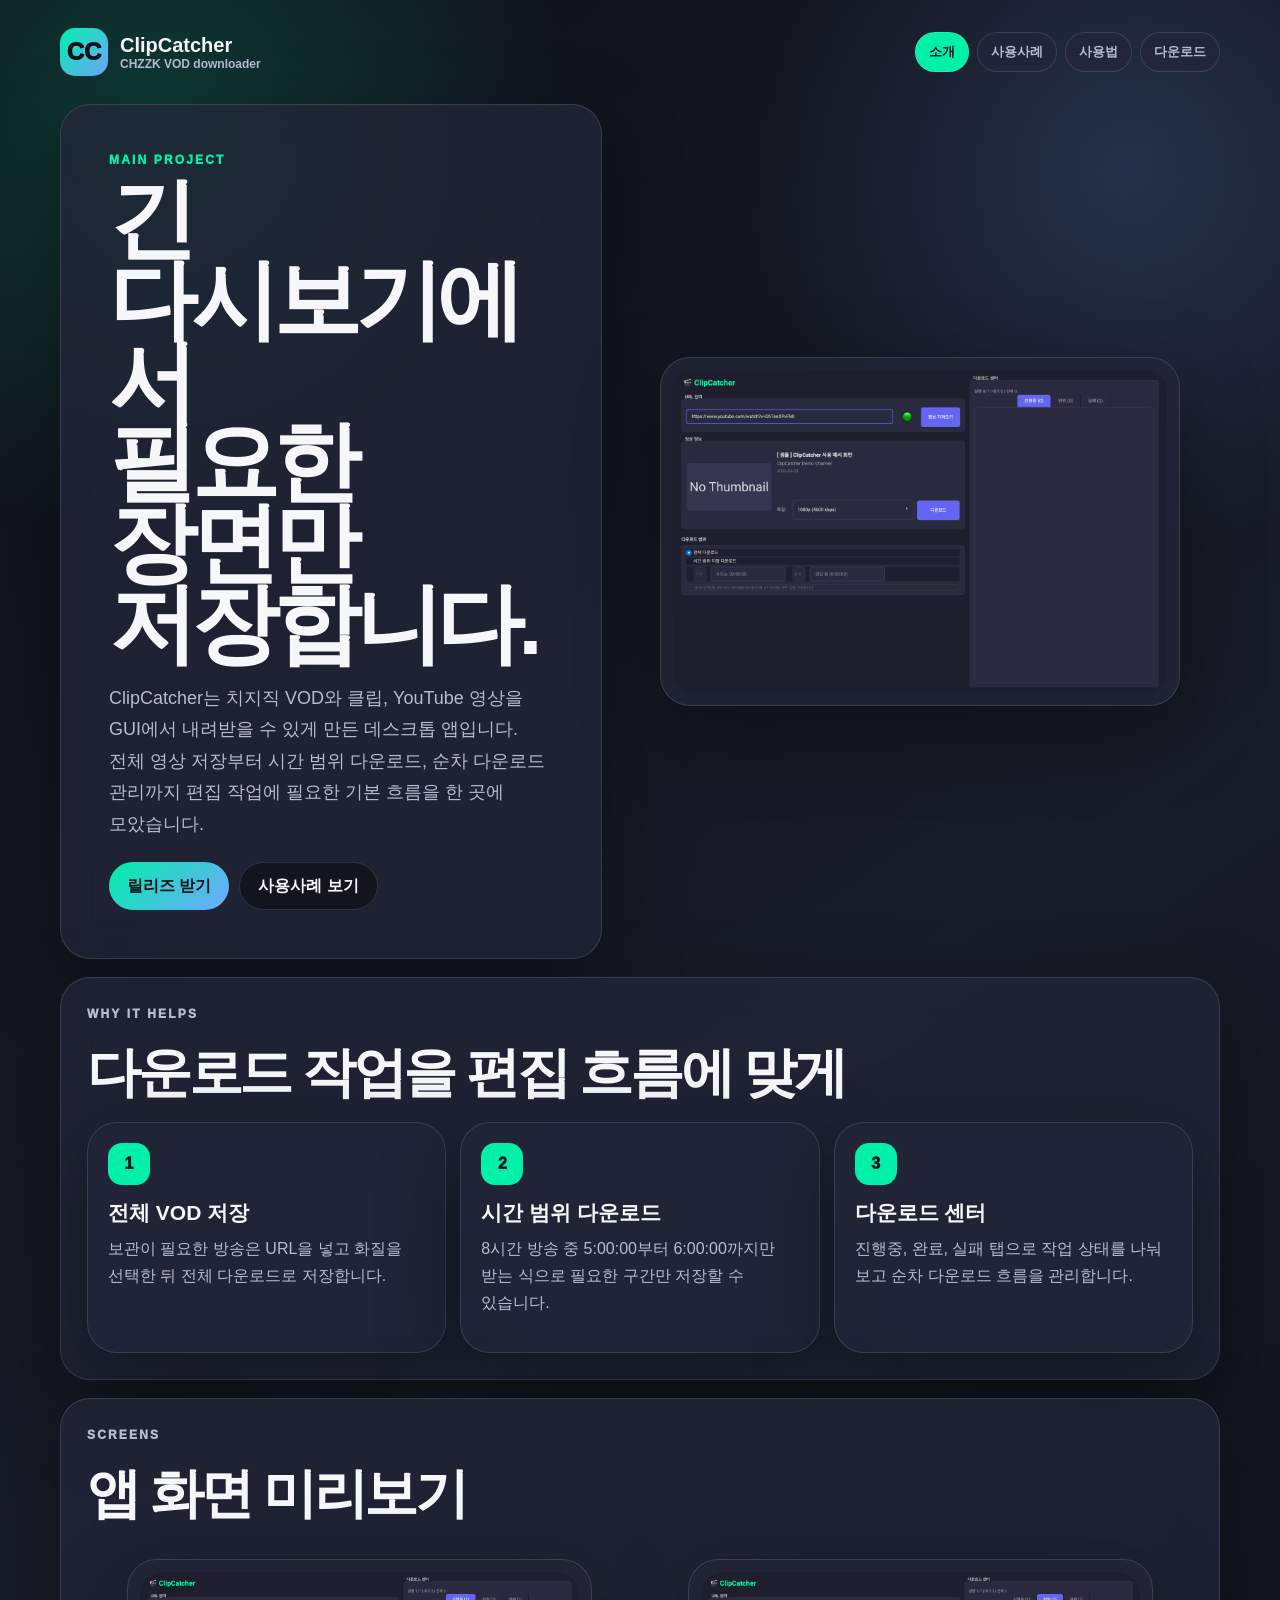
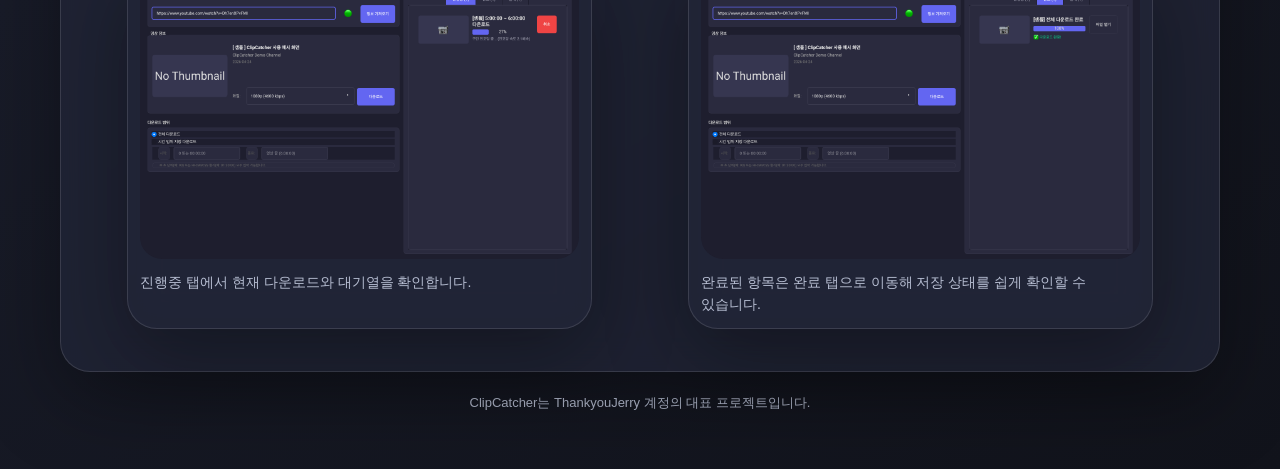
==== docs/index.html @ fd31617c "Add ClipCatcher GitHub Pages site" ====
<!doctype html>
<html lang="ko">
  <head>
    <meta charset="utf-8" />
    <meta name="viewport" content="width=device-width, initial-scale=1" />
    <title>ClipCatcher - 치지직 VOD 다운로드 도구</title>
    <link rel="stylesheet" href="./assets/site.css" />
  </head>
  <body>
    <main class="shell">
      <nav class="nav">
        <a class="brand" href="./index.html">
          <span class="brand-mark">CC</span>
          <span><strong>ClipCatcher</strong><span>CHZZK VOD downloader</span></span>
        </a>
        <div class="nav-links">
          <a class="active" href="./index.html">소개</a>
          <a href="./use-cases.html">사용사례</a>
          <a href="./guide.html">사용법</a>
          <a href="./download.html">다운로드</a>
        </div>
      </nav>

      <section class="hero">
        <div class="hero-copy panel">
          <p class="eyebrow">Main Project</p>
          <h1>긴 다시보기에서<br />필요한 장면만 저장합니다.</h1>
          <p class="lead">
            ClipCatcher는 치지직 VOD와 클립, YouTube 영상을 GUI에서 내려받을 수 있게 만든 데스크톱 앱입니다.
            전체 영상 저장부터 시간 범위 다운로드, 순차 다운로드 관리까지 편집 작업에 필요한 기본 흐름을 한 곳에 모았습니다.
          </p>
          <div class="actions">
            <a class="button" href="https://github.com/ThankyouJerry/ClipCatcher/releases" target="_blank" rel="noreferrer">릴리즈 받기</a>
            <a class="button secondary" href="./use-cases.html">사용사례 보기</a>
          </div>
        </div>
        <figure class="hero-shot panel">
          <img src="./assets/screenshots/01-main.png" alt="ClipCatcher 메인 화면" />
        </figure>
      </section>

      <section class="section panel">
        <p class="eyebrow">Why It Helps</p>
        <h2>다운로드 작업을 편집 흐름에 맞게</h2>
        <div class="grid">
          <article class="card">
            <span class="use-case-number">1</span>
            <h3>전체 VOD 저장</h3>
            <p>보관이 필요한 방송은 URL을 넣고 화질을 선택한 뒤 전체 다운로드로 저장합니다.</p>
          </article>
          <article class="card">
            <span class="use-case-number">2</span>
            <h3>시간 범위 다운로드</h3>
            <p>8시간 방송 중 5:00:00부터 6:00:00까지만 받는 식으로 필요한 구간만 저장할 수 있습니다.</p>
          </article>
          <article class="card">
            <span class="use-case-number">3</span>
            <h3>다운로드 센터</h3>
            <p>진행중, 완료, 실패 탭으로 작업 상태를 나눠 보고 순차 다운로드 흐름을 관리합니다.</p>
          </article>
        </div>
      </section>

      <section class="section panel">
        <p class="eyebrow">Screens</p>
        <h2>앱 화면 미리보기</h2>
        <div class="shot-grid">
          <figure class="shot-frame">
            <img src="./assets/screenshots/02-active-tab.png" alt="다운로드 진행중 탭" />
            <figcaption>진행중 탭에서 현재 다운로드와 대기열을 확인합니다.</figcaption>
          </figure>
          <figure class="shot-frame">
            <img src="./assets/screenshots/03-completed-tab.png" alt="다운로드 완료 탭" />
            <figcaption>완료된 항목은 완료 탭으로 이동해 저장 상태를 쉽게 확인할 수 있습니다.</figcaption>
          </figure>
        </div>
      </section>

      <p class="footer">ClipCatcher는 ThankyouJerry 계정의 대표 프로젝트입니다.</p>
    </main>
  </body>
</html>
---- docs/assets/site.css ----
:root {
  --bg: #11131b;
  --bg-soft: #191c28;
  --panel: #222638;
  --panel-strong: #2b3046;
  --ink: #f6f7fb;
  --muted: #b6bdd1;
  --line: rgba(255, 255, 255, 0.12);
  --accent: #00f0a8;
  --accent-2: #70a7ff;
  --danger: #ff3e5f;
  --shadow: 0 26px 80px rgba(0, 0, 0, 0.34);
}

* {
  box-sizing: border-box;
}

body {
  margin: 0;
  min-height: 100vh;
  color: var(--ink);
  background:
    radial-gradient(circle at 12% 6%, rgba(0, 240, 168, 0.18), transparent 26rem),
    radial-gradient(circle at 88% 8%, rgba(112, 167, 255, 0.18), transparent 24rem),
    linear-gradient(145deg, #0f1119 0%, #181b28 54%, #11131b 100%);
  font-family: ui-sans-serif, "Pretendard", "Apple SD Gothic Neo", "Noto Sans KR", sans-serif;
  word-break: keep-all;
  overflow-wrap: break-word;
}

a {
  color: inherit;
}

code {
  border: 1px solid var(--line);
  border-radius: 8px;
  background: rgba(10, 12, 18, 0.68);
  padding: 2px 6px;
  color: #d7fff2;
  font-size: 0.92em;
}

.shell {
  width: min(1160px, calc(100% - 32px));
  margin: 0 auto;
  padding: 28px 0 44px;
}

.nav {
  display: flex;
  align-items: center;
  justify-content: space-between;
  gap: 18px;
  margin-bottom: 28px;
}

.brand {
  display: flex;
  align-items: center;
  gap: 12px;
  text-decoration: none;
}

.brand-mark {
  display: grid;
  width: 48px;
  height: 48px;
  place-items: center;
  border-radius: 15px;
  background: linear-gradient(135deg, var(--accent), var(--accent-2));
  color: #0f1119;
  font-size: 24px;
  font-weight: 950;
}

.brand strong {
  display: block;
  font-size: 20px;
}

.brand span span {
  display: block;
  color: var(--muted);
  font-size: 12px;
  font-weight: 750;
}

.nav-links {
  display: flex;
  flex-wrap: wrap;
  gap: 8px;
  justify-content: flex-end;
}

.nav-links a {
  border: 1px solid var(--line);
  border-radius: 999px;
  background: rgba(34, 38, 56, 0.66);
  padding: 10px 13px;
  color: var(--muted);
  font-size: 13px;
  font-weight: 850;
  text-decoration: none;
}

.nav-links a.active,
.nav-links a:hover {
  color: #10131a;
  background: var(--accent);
}

.panel,
.card,
.shot-frame {
  border: 1px solid var(--line);
  border-radius: 30px;
  background: rgba(34, 38, 56, 0.78);
  box-shadow: var(--shadow);
  backdrop-filter: blur(18px);
}

.hero {
  display: grid;
  grid-template-columns: minmax(0, 0.95fr) minmax(360px, 1.05fr);
  gap: 18px;
  align-items: center;
}

.hero-copy {
  padding: clamp(28px, 4vw, 48px);
}

.eyebrow {
  margin: 0 0 12px;
  color: var(--accent);
  font-size: 12px;
  font-weight: 950;
  letter-spacing: 0.18em;
  text-transform: uppercase;
}

h1,
h2,
h3,
p {
  margin-top: 0;
}

h1 {
  margin-bottom: 18px;
  font-size: clamp(48px, 8vw, 88px);
  line-height: 0.92;
  letter-spacing: -0.07em;
}

h2 {
  margin-bottom: 12px;
  font-size: clamp(30px, 5vw, 54px);
  letter-spacing: -0.06em;
}

h3 {
  margin-bottom: 8px;
  font-size: 21px;
}

.lead {
  color: var(--muted);
  font-size: 18px;
  line-height: 1.75;
}

.actions {
  display: flex;
  flex-wrap: wrap;
  gap: 10px;
  margin-top: 22px;
}

.button {
  display: inline-flex;
  min-height: 48px;
  align-items: center;
  justify-content: center;
  border-radius: 999px;
  background: linear-gradient(135deg, var(--accent), var(--accent-2));
  color: #10131a;
  padding: 0 18px;
  font-weight: 950;
  text-decoration: none;
}

.button.secondary {
  border: 1px solid var(--line);
  color: var(--ink);
  background: rgba(15, 17, 25, 0.76);
}

.hero-shot {
  padding: 12px;
}

.hero-shot img,
.shot-frame img {
  display: block;
  width: 100%;
  border-radius: 22px;
}

.section {
  margin-top: 18px;
  padding: 26px;
}

.grid {
  display: grid;
  grid-template-columns: repeat(3, 1fr);
  gap: 14px;
}

.grid.two {
  grid-template-columns: repeat(2, 1fr);
}

.card {
  padding: 20px;
}

.card p,
.section > p,
.step-list p {
  color: var(--muted);
  line-height: 1.7;
}

.use-case-number {
  display: inline-grid;
  width: 42px;
  height: 42px;
  margin-bottom: 14px;
  place-items: center;
  border-radius: 14px;
  background: var(--accent);
  color: #10131a;
  font-weight: 950;
}

.pill-row {
  display: flex;
  flex-wrap: wrap;
  gap: 8px;
}

.pill-row span {
  border: 1px solid var(--line);
  border-radius: 999px;
  background: rgba(15, 17, 25, 0.56);
  padding: 7px 9px;
  color: var(--muted);
  font-size: 12px;
  font-weight: 850;
}

.shot-grid {
  display: grid;
  grid-template-columns: repeat(2, 1fr);
  gap: 16px;
}

.shot-frame {
  padding: 12px;
}

.shot-frame figcaption {
  margin-top: 12px;
  color: var(--muted);
  font-size: 14px;
  line-height: 1.6;
}

.step-list {
  display: grid;
  gap: 12px;
}

.step {
  display: grid;
  grid-template-columns: auto minmax(0, 1fr);
  gap: 14px;
  align-items: start;
  border: 1px solid var(--line);
  border-radius: 22px;
  background: rgba(15, 17, 25, 0.42);
  padding: 16px;
}

.step strong {
  display: grid;
  width: 40px;
  height: 40px;
  place-items: center;
  border-radius: 14px;
  background: var(--panel-strong);
  color: var(--accent);
}

.code-box {
  overflow: auto;
  border: 1px solid var(--line);
  border-radius: 20px;
  background: #0b0e15;
  padding: 18px;
  color: #d7fff2;
  font-size: 13px;
  line-height: 1.65;
}

.warning {
  border-color: rgba(255, 62, 95, 0.28);
}

.warning .use-case-number {
  background: var(--danger);
  color: white;
}

.footer {
  margin-top: 22px;
  color: var(--muted);
  font-size: 13px;
  text-align: center;
}

@media (max-width: 860px) {
  .nav,
  .hero {
    display: grid;
    grid-template-columns: 1fr;
  }

  .nav-links {
    justify-content: flex-start;
  }

  .grid,
  .grid.two,
  .shot-grid {
    grid-template-columns: 1fr;
  }
}
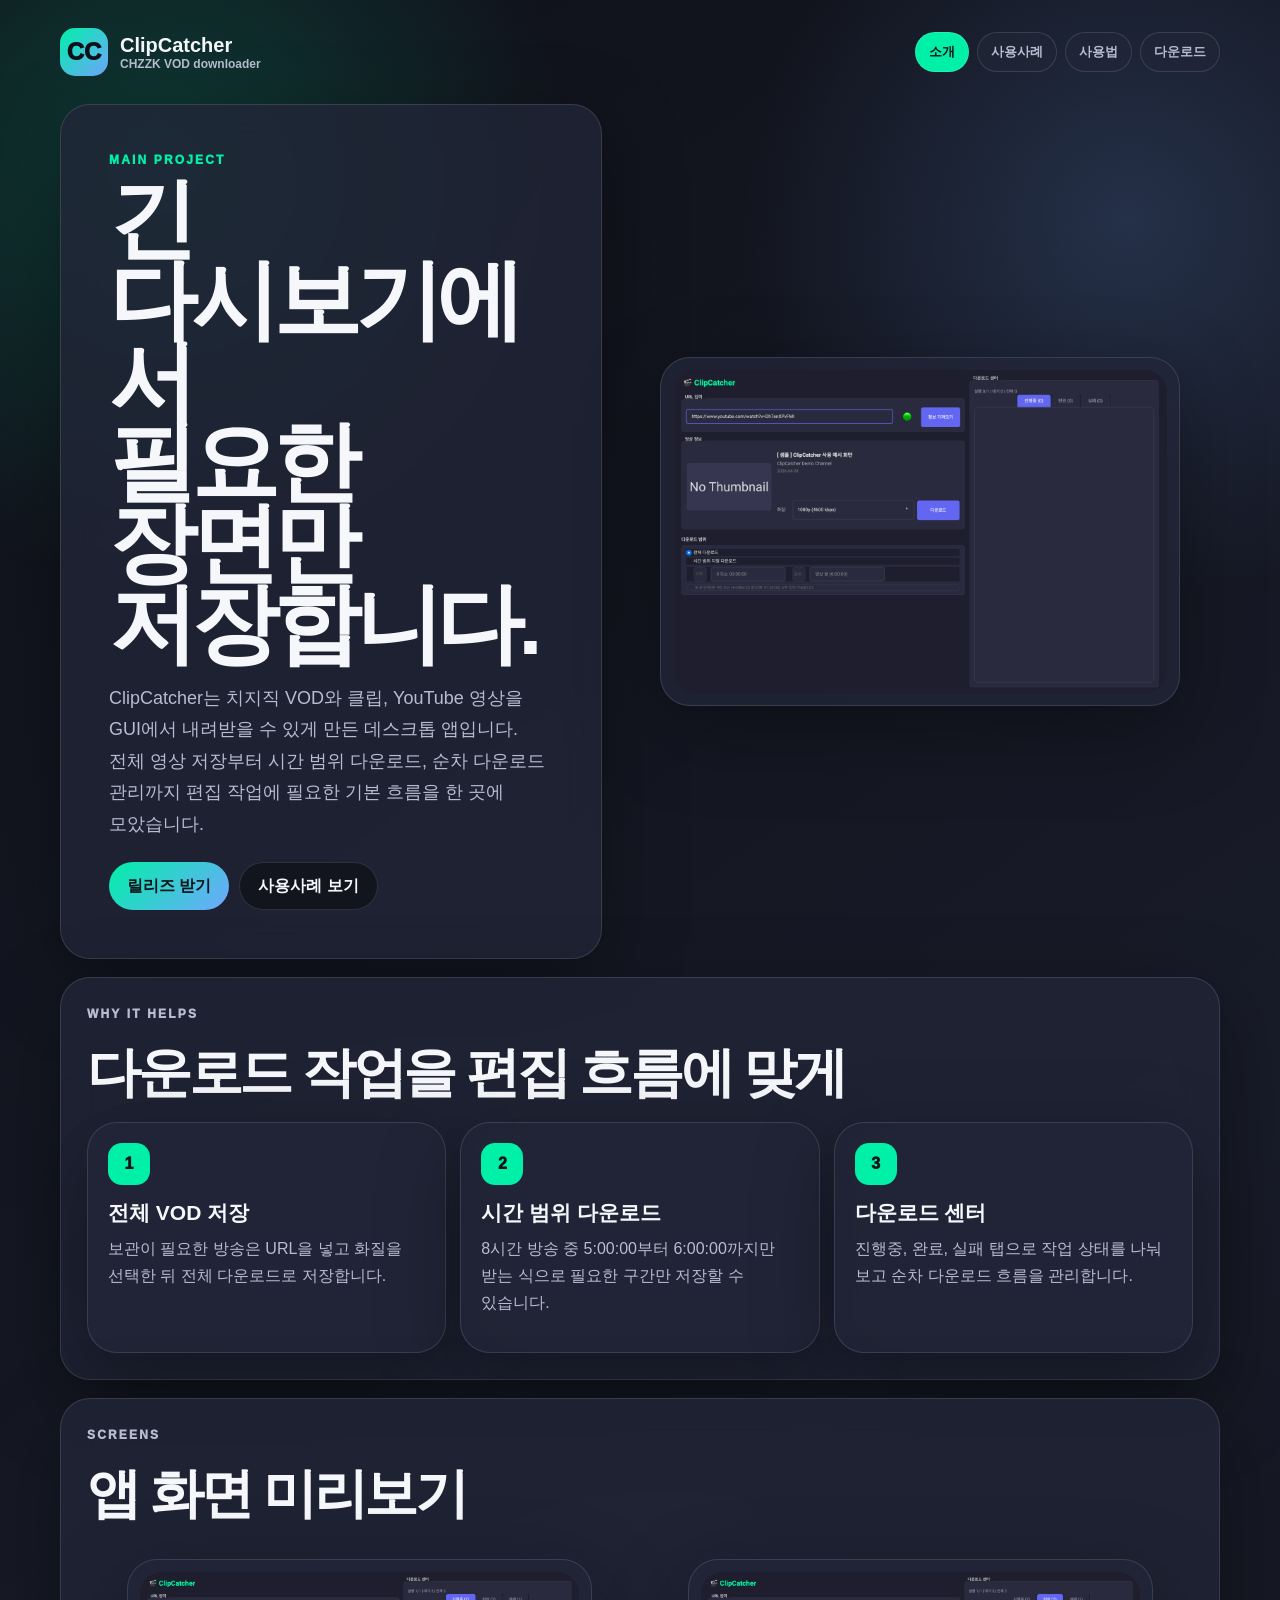
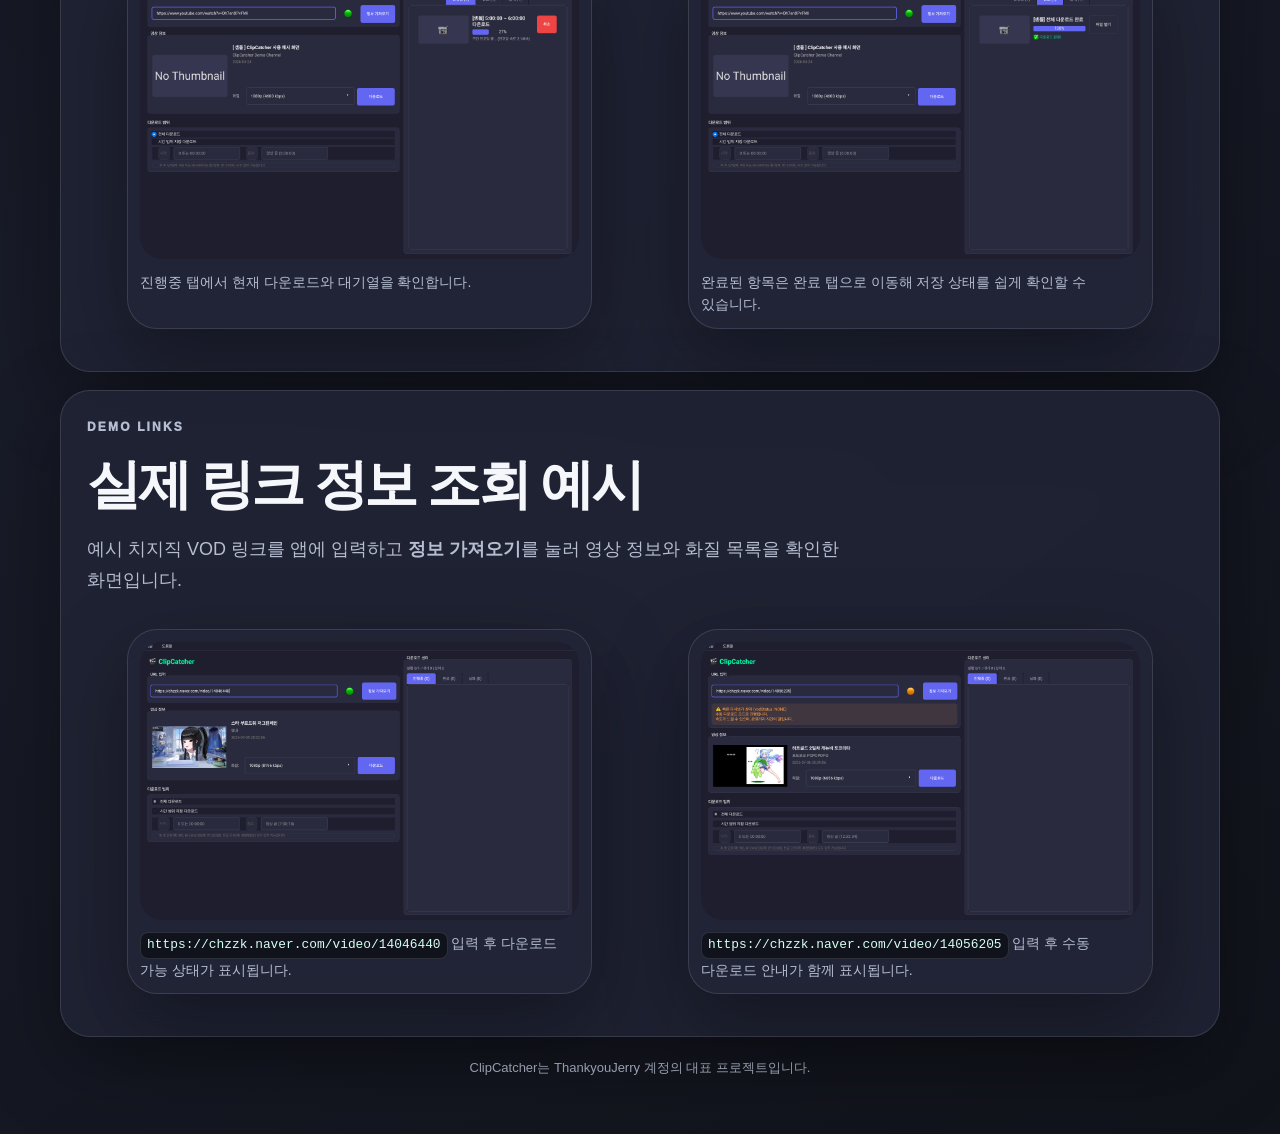
==== commit 30d8a995: "Add CHZZK demo screenshots" ====
--- a/docs/index.html
+++ b/docs/index.html
@@ -76,6 +76,24 @@
         </div>
       </section>
 
+      <section class="section panel">
+        <p class="eyebrow">Demo Links</p>
+        <h2>실제 링크 정보 조회 예시</h2>
+        <p class="lead compact">
+          예시 치지직 VOD 링크를 앱에 입력하고 <strong>정보 가져오기</strong>를 눌러 영상 정보와 화질 목록을 확인한 화면입니다.
+        </p>
+        <div class="shot-grid">
+          <figure class="shot-frame">
+            <img src="./assets/screenshots/demo-14046440.png" alt="치지직 VOD 14046440 정보 조회 예시" />
+            <figcaption><code>https://chzzk.naver.com/video/14046440</code> 입력 후 다운로드 가능 상태가 표시됩니다.</figcaption>
+          </figure>
+          <figure class="shot-frame">
+            <img src="./assets/screenshots/demo-14056205.png" alt="치지직 VOD 14056205 정보 조회 예시" />
+            <figcaption><code>https://chzzk.naver.com/video/14056205</code> 입력 후 수동 다운로드 안내가 함께 표시됩니다.</figcaption>
+          </figure>
+        </div>
+      </section>
+
       <p class="footer">ClipCatcher는 ThankyouJerry 계정의 대표 프로젝트입니다.</p>
     </main>
   </body>
--- a/docs/assets/site.css
+++ b/docs/assets/site.css
@@ -172,6 +172,10 @@
   line-height: 1.75;
 }
 
+.lead.compact {
+  max-width: 820px;
+}
+
 .actions {
   display: flex;
   flex-wrap: wrap;
@@ -280,6 +284,12 @@
   line-height: 1.6;
 }
 
+.shot-frame figcaption code {
+  display: inline-block;
+  max-width: 100%;
+  overflow-wrap: anywhere;
+}
+
 .step-list {
   display: grid;
   gap: 12px;
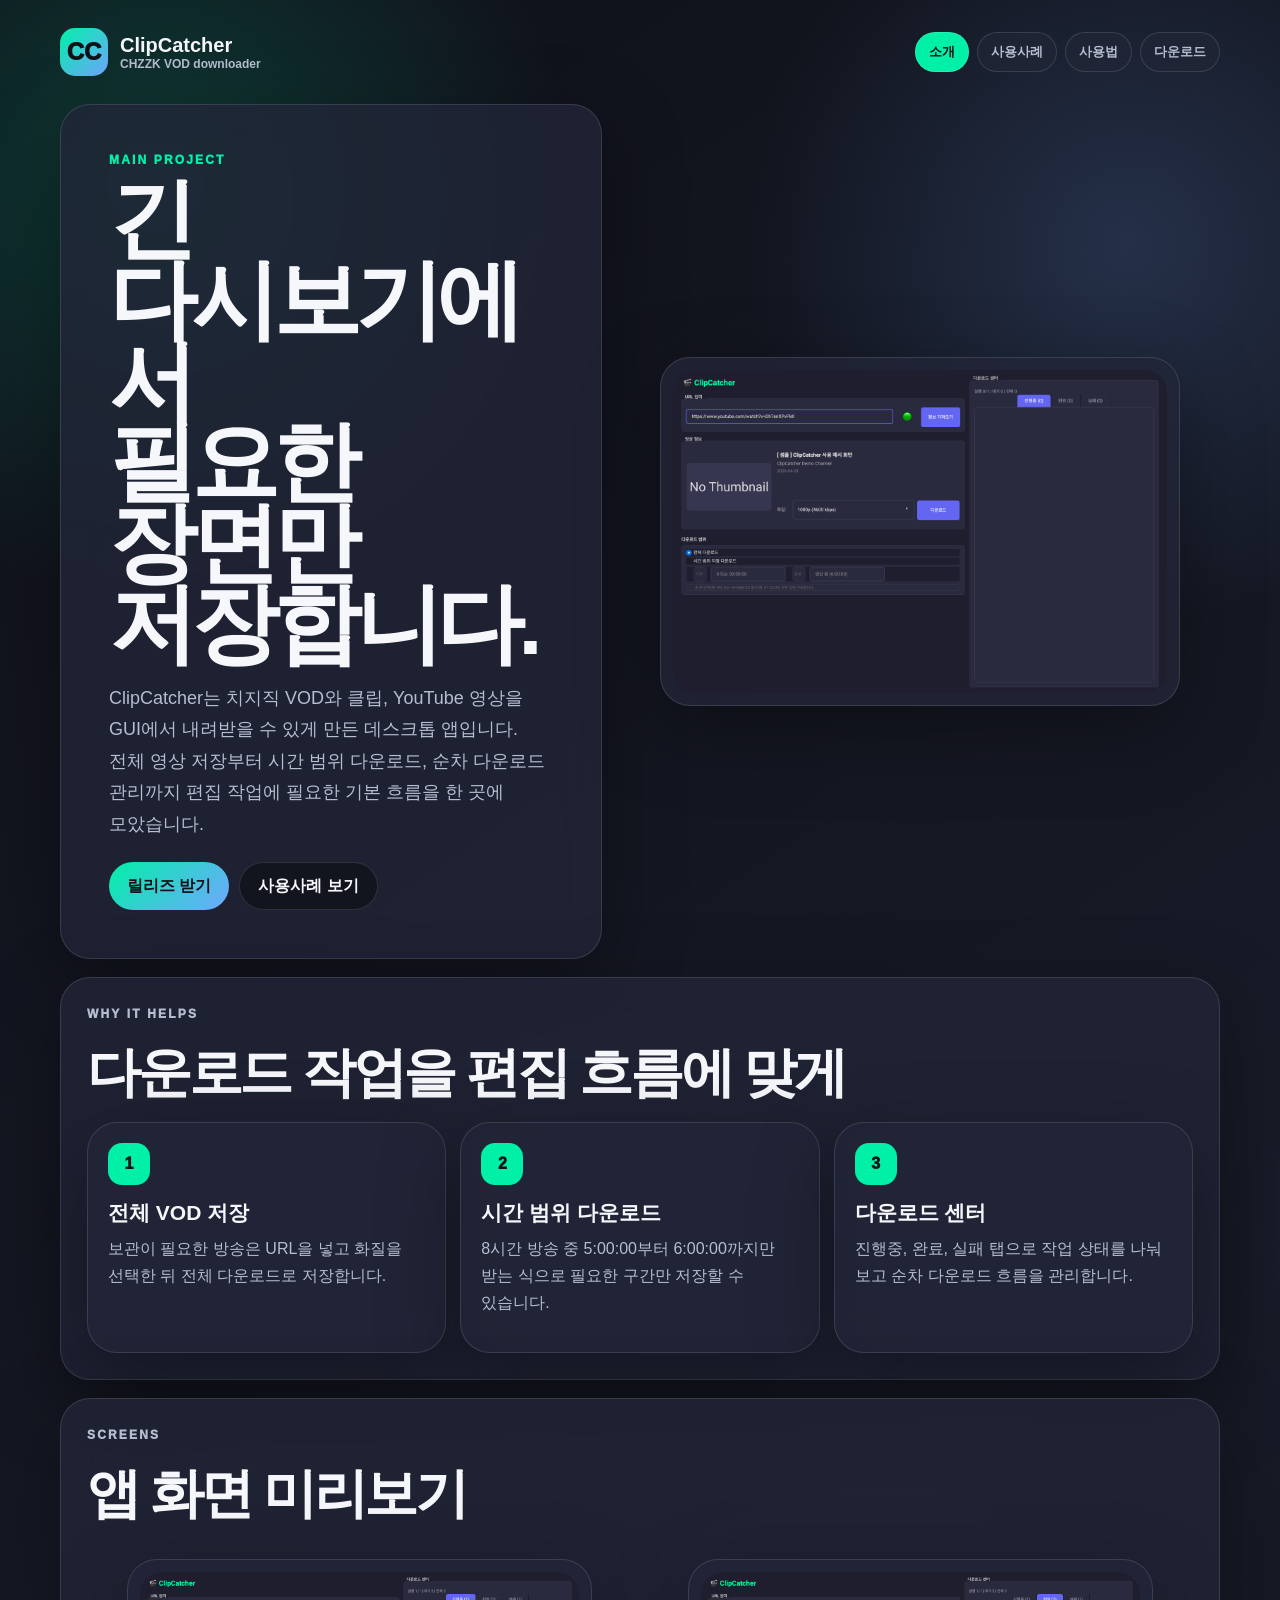
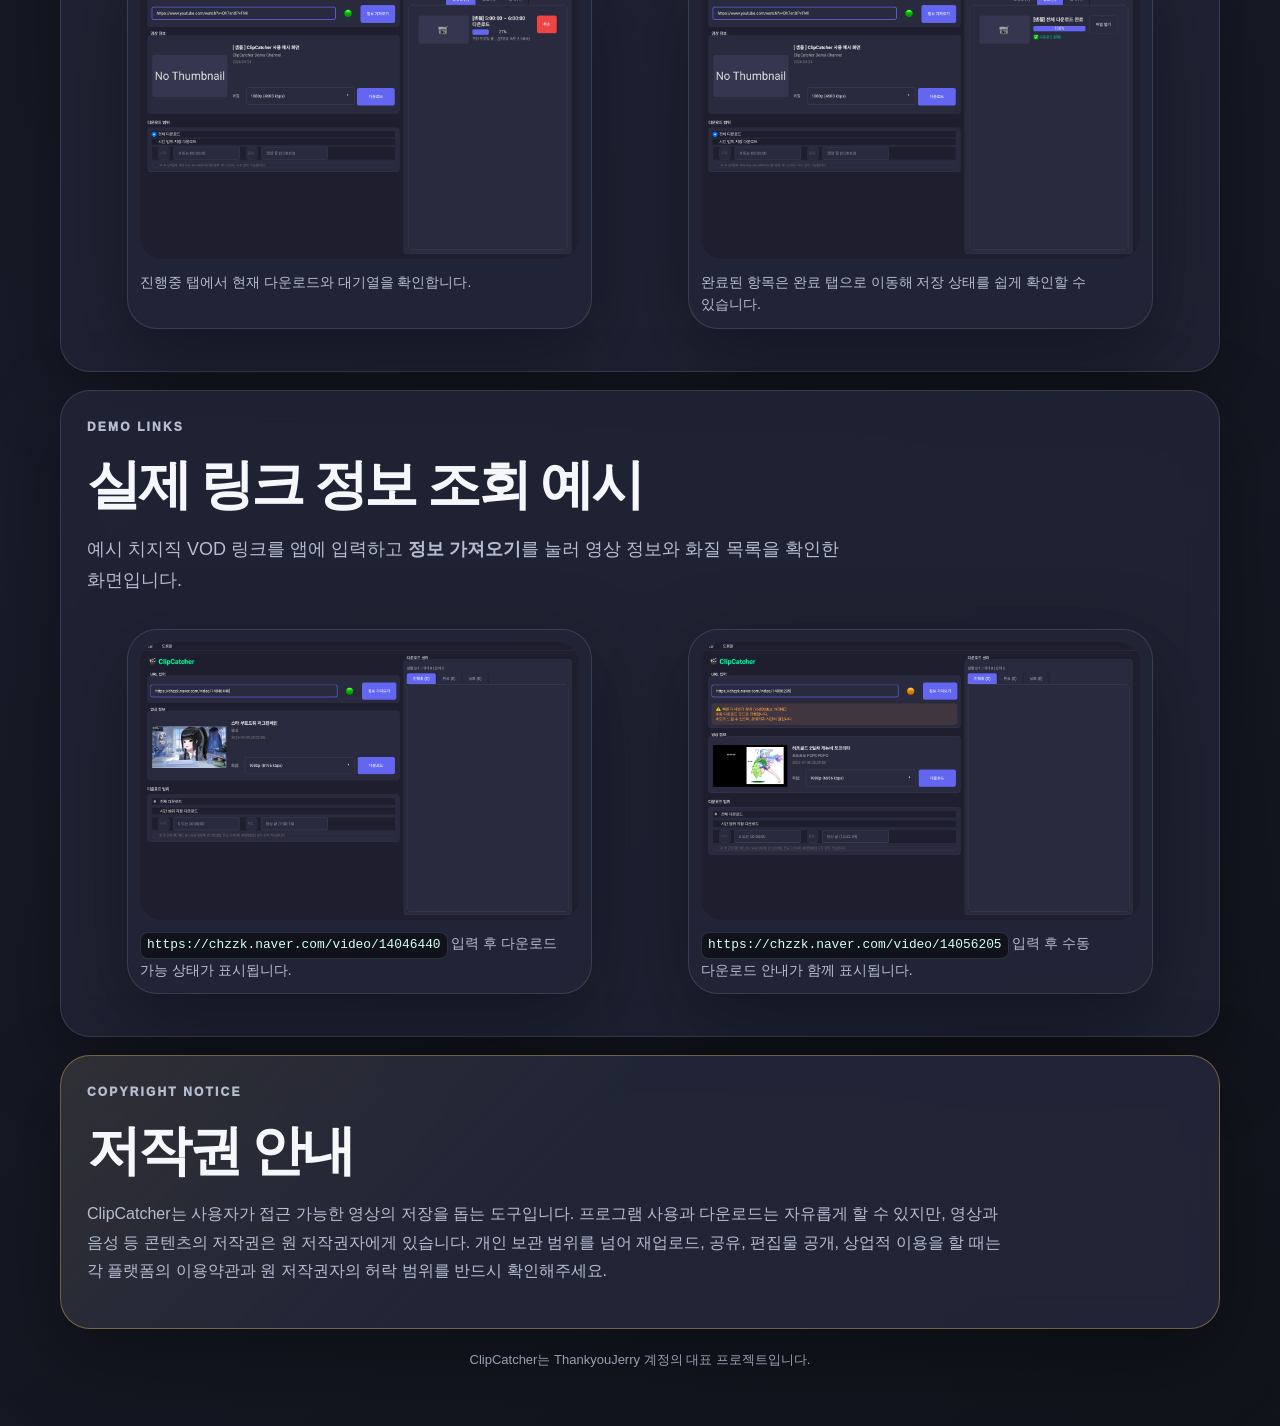
==== commit b33d6030: "Add copyright usage notice" ====
--- a/docs/index.html
+++ b/docs/index.html
@@ -94,6 +94,16 @@
         </div>
       </section>
 
+      <section class="section panel notice-card">
+        <p class="eyebrow">Copyright Notice</p>
+        <h2>저작권 안내</h2>
+        <p>
+          ClipCatcher는 사용자가 접근 가능한 영상의 저장을 돕는 도구입니다.
+          프로그램 사용과 다운로드는 자유롭게 할 수 있지만, 영상과 음성 등 콘텐츠의 저작권은 원 저작권자에게 있습니다.
+          개인 보관 범위를 넘어 재업로드, 공유, 편집물 공개, 상업적 이용을 할 때는 각 플랫폼의 이용약관과 원 저작권자의 허락 범위를 반드시 확인해주세요.
+        </p>
+      </section>
+
       <p class="footer">ClipCatcher는 ThankyouJerry 계정의 대표 프로젝트입니다.</p>
     </main>
   </body>
--- a/docs/assets/site.css
+++ b/docs/assets/site.css
@@ -336,6 +336,19 @@
   color: white;
 }
 
+.notice-card {
+  border-color: rgba(255, 210, 92, 0.34);
+  background:
+    linear-gradient(135deg, rgba(255, 210, 92, 0.08), rgba(34, 38, 56, 0.78) 42%),
+    rgba(34, 38, 56, 0.78);
+}
+
+.notice-card p:not(.eyebrow) {
+  max-width: 920px;
+  color: var(--muted);
+  line-height: 1.8;
+}
+
 .footer {
   margin-top: 22px;
   color: var(--muted);
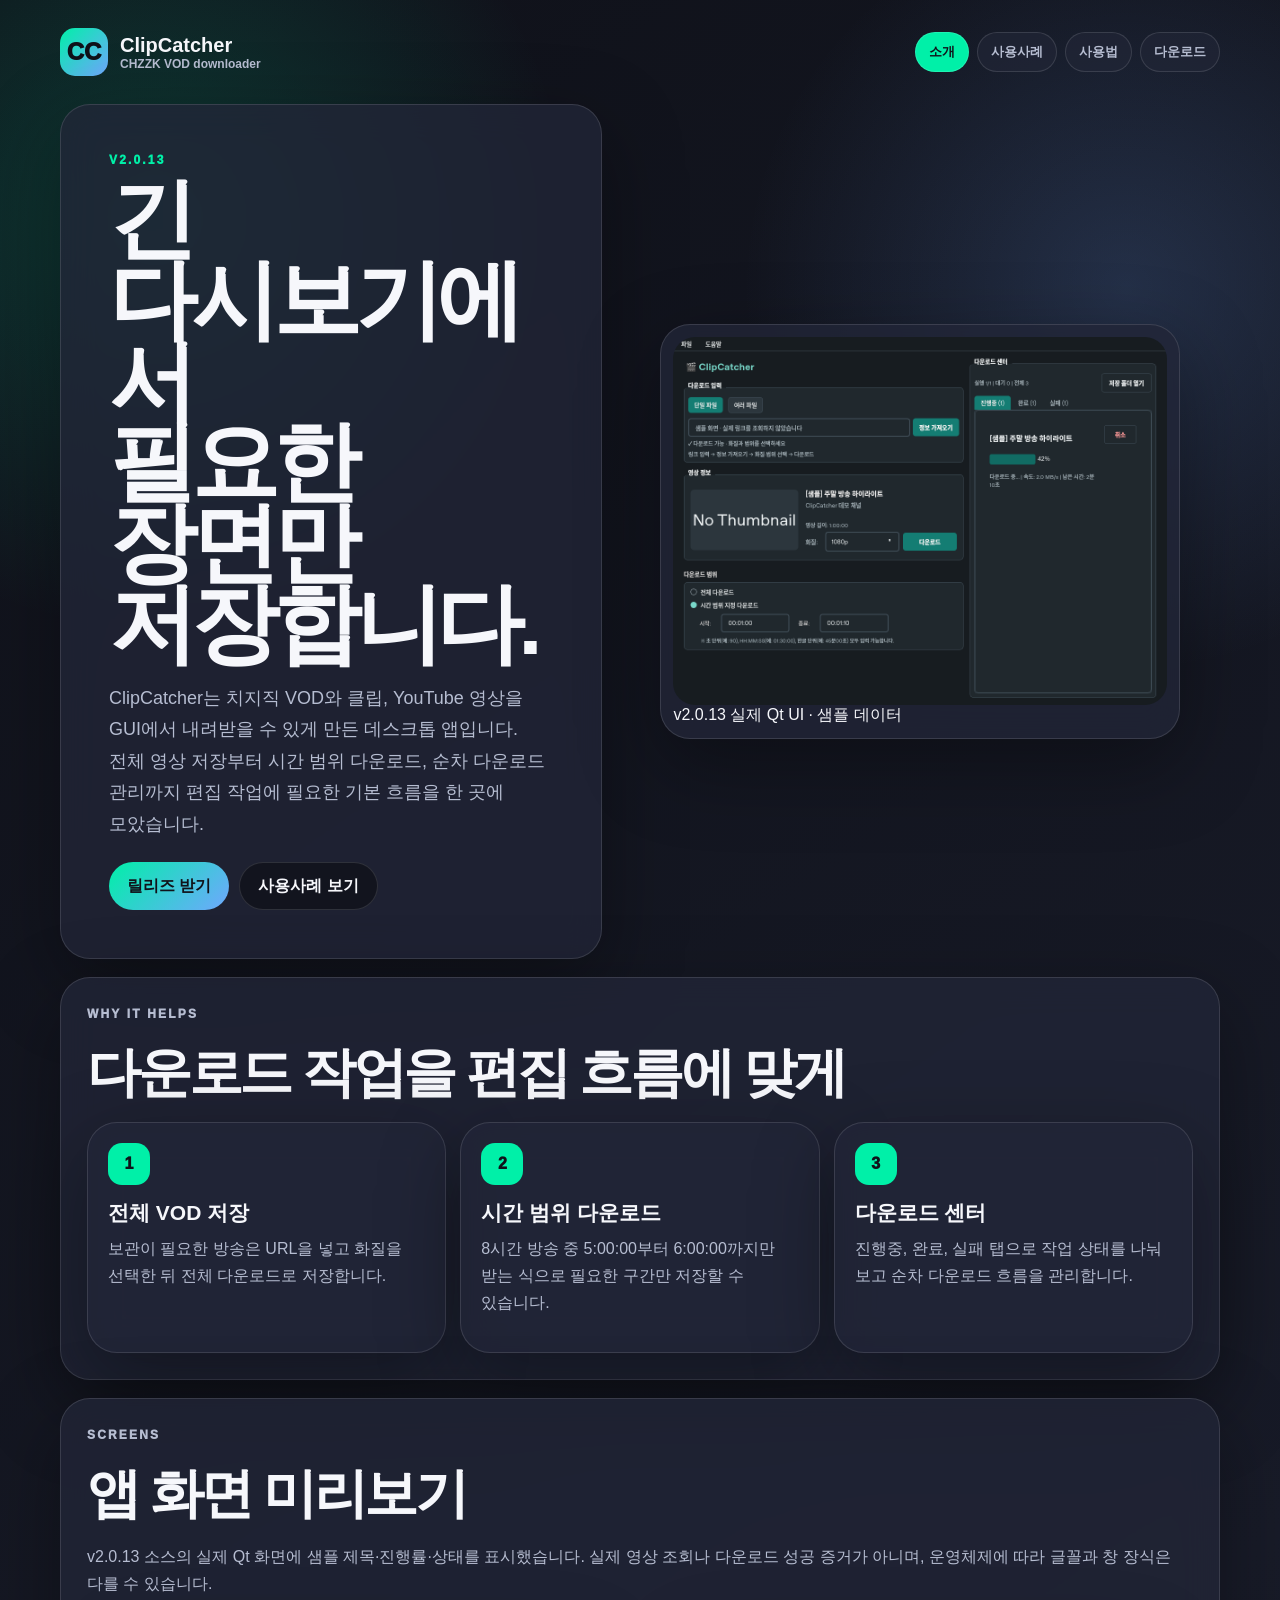
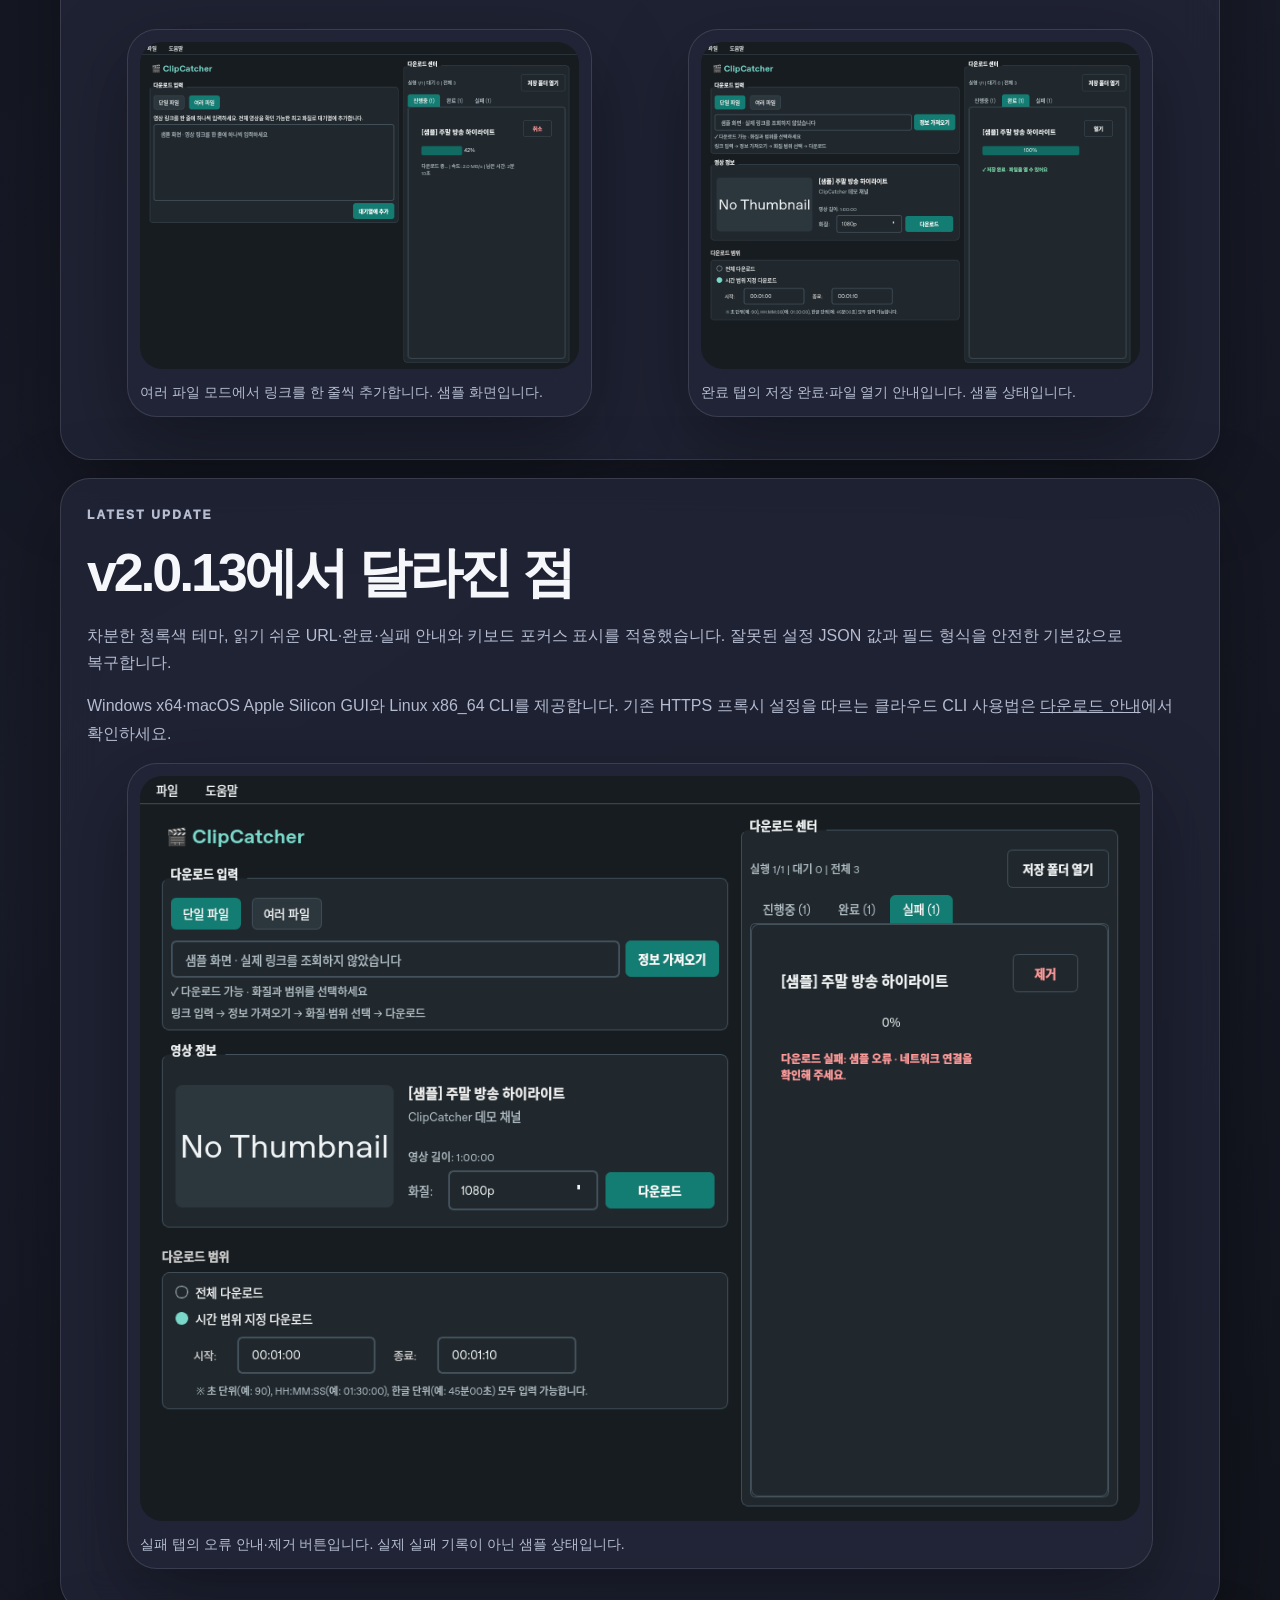
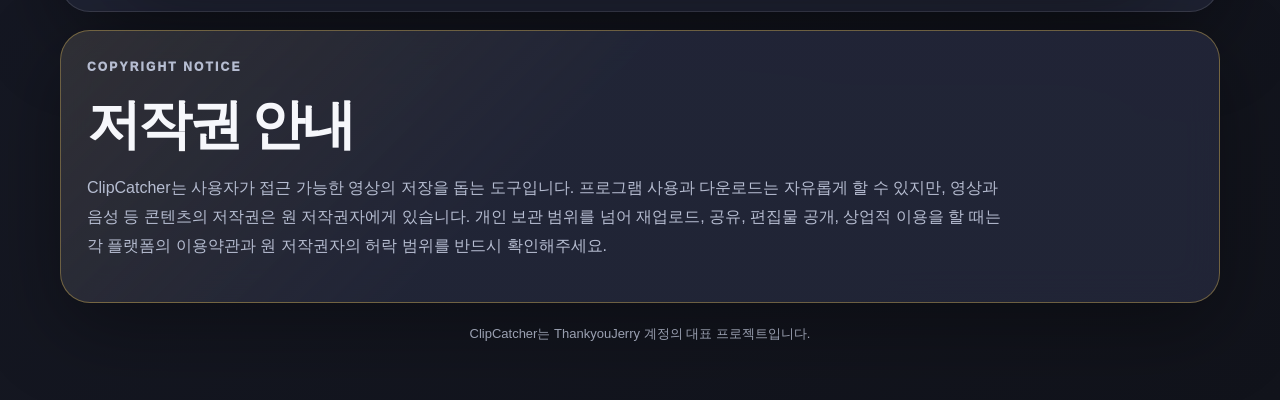
==== commit 3fc6fa70: "Refresh released UI screenshots and align current release documentation" ====
--- a/docs/index.html
+++ b/docs/index.html
@@ -23,7 +23,7 @@
 
       <section class="hero">
         <div class="hero-copy panel">
-          <p class="eyebrow">Main Project</p>
+          <p class="eyebrow">v2.0.13</p>
           <h1>긴 다시보기에서<br />필요한 장면만 저장합니다.</h1>
           <p class="lead">
             ClipCatcher는 치지직 VOD와 클립, YouTube 영상을 GUI에서 내려받을 수 있게 만든 데스크톱 앱입니다.
@@ -35,7 +35,8 @@
           </div>
         </div>
         <figure class="hero-shot panel">
-          <img src="./assets/screenshots/01-main.png" alt="ClipCatcher 메인 화면" />
+          <img src="./assets/screenshots/v2.0.13-main.png" alt="ClipCatcher v2.0.13 청록색 UI 샘플 화면" />
+          <figcaption>v2.0.13 실제 Qt UI · 샘플 데이터</figcaption>
         </figure>
       </section>
 
@@ -64,34 +65,28 @@
       <section class="section panel">
         <p class="eyebrow">Screens</p>
         <h2>앱 화면 미리보기</h2>
+        <p>v2.0.13 소스의 실제 Qt 화면에 샘플 제목·진행률·상태를 표시했습니다. 실제 영상 조회나 다운로드 성공 증거가 아니며, 운영체제에 따라 글꼴과 창 장식은 다를 수 있습니다.</p>
         <div class="shot-grid">
           <figure class="shot-frame">
-            <img src="./assets/screenshots/02-active-tab.png" alt="다운로드 진행중 탭" />
-            <figcaption>진행중 탭에서 현재 다운로드와 대기열을 확인합니다.</figcaption>
+            <img src="./assets/screenshots/v2.0.13-batch.png" alt="여러 파일 입력 샘플" />
+            <figcaption>여러 파일 모드에서 링크를 한 줄씩 추가합니다. 샘플 화면입니다.</figcaption>
           </figure>
           <figure class="shot-frame">
-            <img src="./assets/screenshots/03-completed-tab.png" alt="다운로드 완료 탭" />
-            <figcaption>완료된 항목은 완료 탭으로 이동해 저장 상태를 쉽게 확인할 수 있습니다.</figcaption>
+            <img src="./assets/screenshots/v2.0.13-completed.png" alt="다운로드 완료 탭 샘플" />
+            <figcaption>완료 탭의 저장 완료·파일 열기 안내입니다. 샘플 상태입니다.</figcaption>
           </figure>
         </div>
       </section>
 
       <section class="section panel">
-        <p class="eyebrow">Demo Links</p>
-        <h2>실제 링크 정보 조회 예시</h2>
-        <p class="lead compact">
-          예시 치지직 VOD 링크를 앱에 입력하고 <strong>정보 가져오기</strong>를 눌러 영상 정보와 화질 목록을 확인한 화면입니다.
-        </p>
-        <div class="shot-grid">
-          <figure class="shot-frame">
-            <img src="./assets/screenshots/demo-14046440.png" alt="치지직 VOD 14046440 정보 조회 예시" />
-            <figcaption><code>https://chzzk.naver.com/video/14046440</code> 입력 후 다운로드 가능 상태가 표시됩니다.</figcaption>
-          </figure>
-          <figure class="shot-frame">
-            <img src="./assets/screenshots/demo-14056205.png" alt="치지직 VOD 14056205 정보 조회 예시" />
-            <figcaption><code>https://chzzk.naver.com/video/14056205</code> 입력 후 수동 다운로드 안내가 함께 표시됩니다.</figcaption>
-          </figure>
-        </div>
+        <p class="eyebrow">Latest Update</p>
+        <h2>v2.0.13에서 달라진 점</h2>
+        <p>차분한 청록색 테마, 읽기 쉬운 URL·완료·실패 안내와 키보드 포커스 표시를 적용했습니다. 잘못된 설정 JSON 값과 필드 형식을 안전한 기본값으로 복구합니다.</p>
+        <p>Windows x64·macOS Apple Silicon GUI와 Linux x86_64 CLI를 제공합니다. 기존 HTTPS 프록시 설정을 따르는 클라우드 CLI 사용법은 <a href="./download.html">다운로드 안내</a>에서 확인하세요.</p>
+        <figure class="shot-frame">
+          <img src="./assets/screenshots/v2.0.13-failed.png" alt="v2.0.13 실패 안내 샘플" />
+          <figcaption>실패 탭의 오류 안내·제거 버튼입니다. 실제 실패 기록이 아닌 샘플 상태입니다.</figcaption>
+        </figure>
       </section>
 
       <section class="section panel notice-card">
